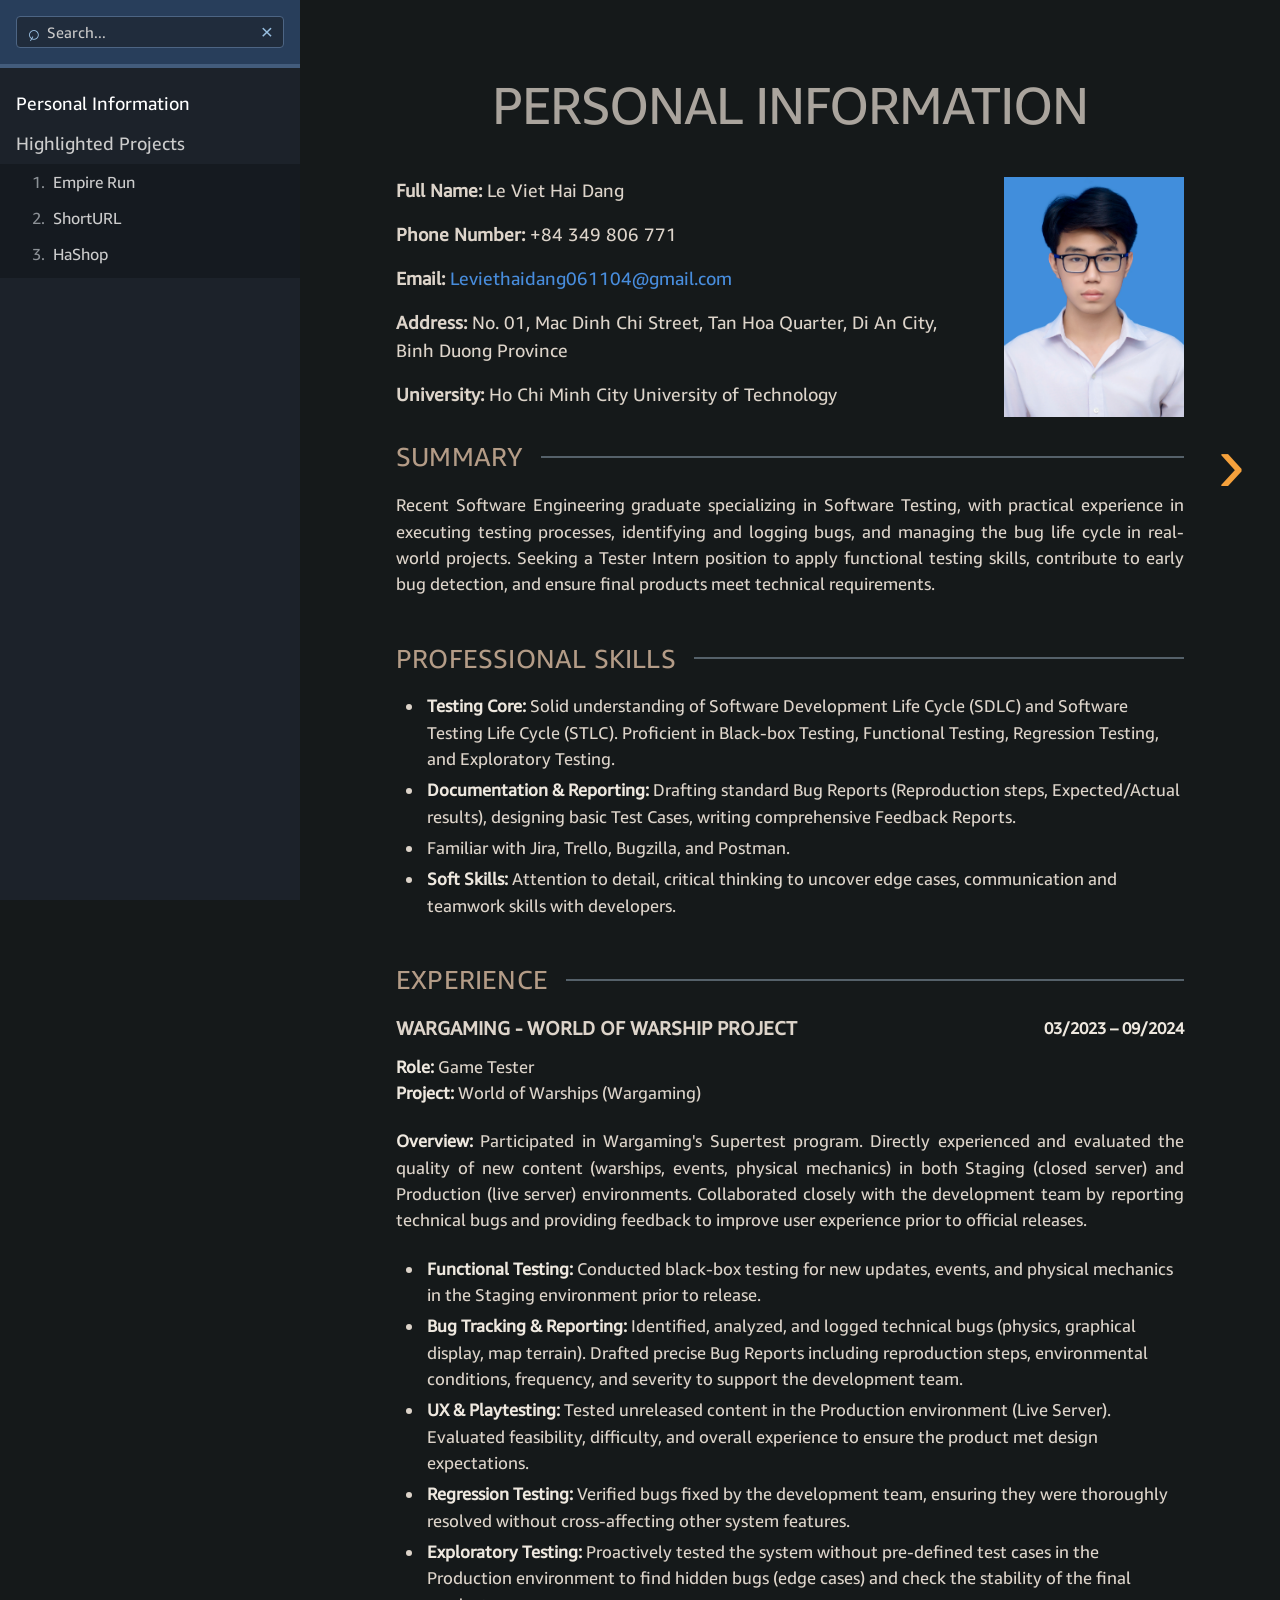
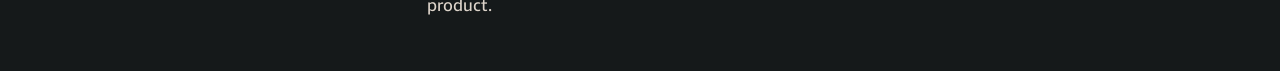
==== index.html @ 3dd82f60 "Publish CV website" ====
<!doctype html>
<html lang="en">
<head>
  <meta charset="UTF-8">
  <meta name="viewport" content="width=device-width,initial-scale=1">
  <title>Personal Information</title>
  <link rel="stylesheet" href="styles.css">
</head>
<body>
  <button class="menu-toggle" id="menu-toggle">☰</button>
  <aside id="sidebar">
    <div class="sidebar-head no-logo">
      <label class="search"><span>⌕</span><input id="search" placeholder="Search..."><button id="clear-search">×</button></label>
    </div>
    <div class="sidebar-scroll">
      <ol class="topics" id="topics">
        <li><a href="index.html" class="active">Personal Information</a></li>
        <li class="has-children"><a href="placeholder.html?section=2&amp;project=empire-run">Highlighted Projects</a><ul class="project-submenu"><li class="project-node" data-project="empire-run"><div class="project-entry"><a href="placeholder.html?section=2&amp;project=empire-run"><span>1.</span> Empire Run</a><button class="project-toggle" type="button" aria-expanded="false" aria-controls="empire-run-children" aria-label="Show Empire Run subprojects"><span aria-hidden="true">›</span></button></div><ul class="project-child-menu" id="empire-run-children"><li><a href="placeholder.html?section=2&amp;project=empire-run&amp;subproject=1-1"><span>1.1</span> Technical Deep Dive</a></li><li><a href="placeholder.html?section=2&amp;project=empire-run&amp;subproject=1-2"><span>1.2</span> QA Retrospective</a></li></ul></li><li class="project-node" data-project="shorturl"><div class="project-entry"><a href="placeholder.html?section=2&amp;project=shorturl"><span>2.</span> ShortURL</a><button class="project-toggle" type="button" aria-expanded="false" aria-controls="shorturl-children" aria-label="Show ShortURL subprojects"><span aria-hidden="true">›</span></button></div><ul class="project-child-menu" id="shorturl-children"><li><a href="placeholder.html?section=2&amp;project=shorturl&amp;subproject=2-1"><span>2.1</span> Technical Deep Dive</a></li><li><a href="placeholder.html?section=2&amp;project=shorturl&amp;subproject=2-2"><span>2.2</span> Manual API Testing</a></li></ul></li><li class="project-node" data-project="hashop"><div class="project-entry"><a href="placeholder.html?section=2&amp;project=hashop"><span>3.</span> HaShop</a></div><ul class="project-child-menu" id="hashop-children"><li><a href="placeholder.html?section=2&amp;project=hashop&amp;subproject=3-1"><span>3.1</span> Technical Deep Dive</a></li><li><a href="placeholder.html?section=2&amp;project=hashop&amp;subproject=3-2"><span>3.2</span> Reproduction Guide</a></li><li><a href="placeholder.html?section=2&amp;project=hashop&amp;subproject=3-3"><span>3.3</span> Quality Engineering</a></li></ul></li></ul></li>
      </ol>
    </div>
  </aside>
  <main id="content">
    <article class="home-page">
      <h1>PERSONAL INFORMATION</h1>
      <div class="student-profile">
        <div class="student-info">
          <p><strong>Full Name:</strong> <span>Le Viet Hai Dang</span></p>
          <p><strong>Phone Number:</strong> <a href="tel:+84349806771">+84 349 806 771</a></p>
          <p><strong>Email:</strong> <a href="mailto:Leviethaidang061104@gmail.com">Leviethaidang061104@gmail.com</a></p>
          <p><strong>Address:</strong> <span>No. 01, Mac Dinh Chi Street, Tan Hoa Quarter, Di An City, Binh Duong Province</span></p>
          <p><strong>University:</strong> <span>Ho Chi Minh City University of Technology</span></p>
        </div>
        <div class="student-photo"><img src="assets/avatar.jpg" alt="Le Viet Hai Dang"></div>
      </div>

      <section class="cv-section">
        <h2>SUMMARY</h2>
        <p>Recent Software Engineering graduate specializing in Software Testing, with practical experience in executing testing processes, identifying and logging bugs, and managing the bug life cycle in real-world projects. Seeking a Tester Intern position to apply functional testing skills, contribute to early bug detection, and ensure final products meet technical requirements.</p>
      </section>

      <section class="cv-section">
        <h2>PROFESSIONAL SKILLS</h2>
        <ul>
          <li><strong>Testing Core:</strong> <span>Solid understanding of Software Development Life Cycle (SDLC) and Software Testing Life Cycle (STLC). Proficient in Black-box Testing, Functional Testing, Regression Testing, and Exploratory Testing.</span></li>
          <li><strong>Documentation & Reporting:</strong> <span>Drafting standard Bug Reports (Reproduction steps, Expected/Actual results), designing basic Test Cases, writing comprehensive Feedback Reports.</span></li>
          <li>Familiar with Jira, Trello, Bugzilla, and Postman.</li>
          <li><strong>Soft Skills:</strong> <span>Attention to detail, critical thinking to uncover edge cases, communication and teamwork skills with developers.</span></li>
        </ul>
      </section>

      <section class="cv-section experience">
        <h2>EXPERIENCE</h2>
        <div class="experience-heading"><h3>WARGAMING - WORLD OF WARSHIP PROJECT</h3><strong>03/2023 – 09/2024</strong></div>
        <p><strong>Role:</strong> <span>Game Tester</span><br><strong>Project:</strong> World of Warships (Wargaming)</p>
        <p><strong>Overview:</strong> <span>Participated in Wargaming's Supertest program. Directly experienced and evaluated the quality of new content (warships, events, physical mechanics) in both Staging (closed server) and Production (live server) environments. Collaborated closely with the development team by reporting technical bugs and providing feedback to improve user experience prior to official releases.</span></p>
        <ul>
          <li><strong>Functional Testing:</strong> <span>Conducted black-box testing for new updates, events, and physical mechanics in the Staging environment prior to release.</span></li>
          <li><strong>Bug Tracking & Reporting:</strong> <span>Identified, analyzed, and logged technical bugs (physics, graphical display, map terrain). Drafted precise Bug Reports including reproduction steps, environmental conditions, frequency, and severity to support the development team.</span></li>
          <li><strong>UX & Playtesting:</strong> <span>Tested unreleased content in the Production environment (Live Server). Evaluated feasibility, difficulty, and overall experience to ensure the product met design expectations.</span></li>
          <li><strong>Regression Testing:</strong> <span>Verified bugs fixed by the development team, ensuring they were thoroughly resolved without cross-affecting other system features.</span></li>
          <li><strong>Exploratory Testing:</strong> <span>Proactively tested the system without pre-defined test cases in the Production environment to find hidden bugs (edge cases) and check the stability of the final product.</span></li>
        </ul>
      </section>
    </article>
    <a class="next" href="placeholder.html?section=2&amp;project=empire-run">›</a>
  </main>
  <div id="overlay"></div><script src="app.js"></script>
</body></html>
---- styles.css ----
@import url('https://fonts.googleapis.com/css2?family=Montserrat:wght@300;400;500&family=Work+Sans:wght@300;400;500;600&display=swap');
:root{--sidebar:300px!important}
@media(max-width:760px){:root{--sidebar:300px!important}}

/* Empire Run — manual testing & QA retrospective */
.testing-shell{
  --qa-panel:#1d2327;
  --qa-panel-strong:#222b2d;
  --qa-line:#3d484d;
  --qa-ink:#f0e9df;
  --qa-muted:#acb6b4;
  --qa-accent:#64c0ae;
  --qa-orange:#f5a13c;
  width:min(1180px,100%);
  margin:0 auto;
  padding:50px 64px 120px;
  color:var(--qa-ink);
  font-family:'Amazon Ember','Work Sans Local','Work Sans',sans-serif;
}
.testing-shell *{box-sizing:border-box}
.testing-shell figure{margin:0}
.testing-shell img{display:block;max-width:100%}
.testing-shell a:focus-visible{outline:2px solid var(--qa-accent);outline-offset:4px}
.testing-hero{padding:20px 0 70px}
.testing-eyebrow{display:flex;align-items:center;gap:13px;color:var(--qa-accent);font-size:12px;font-weight:700;letter-spacing:.15em;text-transform:uppercase}
.testing-eyebrow span:first-child{padding:5px 7px;border:1px solid #4b796f;color:#a7ddd2}
.testing-shell[data-project-page="empire-run-testing"] .testing-eyebrow span:first-child{color:inherit}
.testing-hero h1{
  max-width:960px;
  margin:30px 0 18px;
  color:var(--qa-ink);
  font-family:'Montserrat','Novecentosanswide',sans-serif;
  font-size:clamp(52px,6.5vw,91px);
  font-weight:400;
  line-height:1;
  letter-spacing:-.043em;
}
.testing-hero>p{max-width:860px;margin:0;color:#b9c3c1;font-size:clamp(20px,2.3vw,29px);font-weight:300;line-height:1.42}
.testing-disclosure{
  display:grid;
  grid-template-columns:43px 1fr;
  gap:20px;
  margin-top:44px;
  padding:24px;
  border-left:4px solid var(--qa-accent);
  background:#1c2928;
}
.testing-disclosure>span{display:grid;place-items:center;width:39px;height:39px;border:1px solid #4f8c81;color:#9cdacc;font-size:19px;font-weight:700}
.testing-disclosure h2{margin:0 0 8px;color:#edf0eb;font-size:17px;font-weight:600}
.testing-disclosure p{margin:0;color:#b7c6c1;font-size:14px;line-height:1.65}
.testing-toc{display:grid;grid-template-columns:repeat(3,1fr);border-top:1px solid var(--qa-line);border-left:1px solid var(--qa-line)}
.testing-toc a{display:flex;gap:13px;padding:16px;border-right:1px solid var(--qa-line);border-bottom:1px solid var(--qa-line);color:#cbd1d0;font-size:13px;text-decoration:none}
.testing-toc a:hover{background:var(--qa-panel);color:#fff}
.testing-toc a span:first-child{color:var(--qa-accent);font-size:11px;font-weight:700}

/* Empire Run QA section navigation */
.testing-shell .testing-toc{
  display:grid;
  grid-template-columns:repeat(6,minmax(0,1fr));
  gap:1px;
  overflow:hidden;
  border:1px solid var(--qa-line);
  background:var(--qa-line);
}
.testing-shell .testing-toc a{
  position:relative;
  display:grid;
  grid-template-columns:32px minmax(0,1fr);
  align-items:center;
  gap:12px;
  min-height:88px;
  padding:16px;
  border:0;
  background:#171d20;
  color:#cbd1d0;
  font-size:13px;
  font-weight:500;
  line-height:1.35;
  text-decoration:none;
  transition:background-color .18s ease,color .18s ease,box-shadow .18s ease;
}
.testing-shell .testing-toc a::before{
  content:'';
  position:absolute;
  inset:0 0 auto;
  height:3px;
  background:var(--qa-accent);
  transform:scaleX(0);
  transform-origin:left;
  transition:transform .18s ease;
}
.testing-shell .testing-toc a span:first-child{
  display:grid;
  place-items:center;
  width:32px;
  height:32px;
  border:1px solid #4b796f;
  color:#8ed7c8;
  font:700 11px 'Consolas','Courier New',monospace;
}
.testing-shell .testing-toc a:hover,
.testing-shell .testing-toc a:focus-visible{
  outline:0;
  background:#202a2c;
  color:#fff;
  box-shadow:inset 0 0 0 1px #4b796f;
}
.testing-shell .testing-toc a:hover::before,
.testing-shell .testing-toc a:focus-visible::before{transform:scaleX(1)}

@media(max-width:1180px){
  .testing-shell .testing-toc{grid-template-columns:repeat(3,minmax(0,1fr))}
}
@media(max-width:760px){
  .testing-shell .testing-toc{grid-template-columns:repeat(2,minmax(0,1fr))}
}
@media(max-width:520px){
  .testing-shell .testing-toc{grid-template-columns:1fr}
  .testing-shell .testing-toc a{min-height:72px}
}
.testing-section{padding-top:108px;scroll-margin-top:20px}
.testing-heading{max-width:890px;margin-bottom:44px}
.testing-heading h2{
  margin:0 0 23px;
  color:var(--qa-ink);
  font-family:'Montserrat','Work Sans Local',sans-serif;
  font-size:clamp(34px,4.2vw,54px);
  font-weight:400;
  line-height:1.12;
  letter-spacing:-.028em;
}
.testing-heading>p:last-child{max-width:810px;margin:0;color:var(--qa-muted);font-size:17px;font-weight:300;line-height:1.72}
.qa-flow{display:grid;grid-template-columns:1fr auto 1fr auto 1fr auto 1fr auto 1fr;align-items:stretch;border-top:1px solid var(--qa-line);border-bottom:1px solid var(--qa-line)}
.qa-flow article{min-height:185px;padding:22px 16px;background:var(--qa-panel)}
.qa-flow>i{align-self:center;padding:0 8px;color:#71807e;font-style:normal;font-size:20px}
.qa-flow article>span,.qa-reflection-grid article>span{color:var(--qa-accent);font-size:11px;font-weight:700;letter-spacing:.12em}
.qa-flow h3{margin:18px 0 9px;color:#ebe5dc;font-size:15px;font-weight:600}
.qa-flow p{margin:0;color:#9fa9a8;font-size:12px;line-height:1.55}
.qa-method-grid{display:grid;grid-template-columns:repeat(2,1fr);margin-top:52px;border-top:1px solid var(--qa-line);border-left:1px solid var(--qa-line)}
.qa-method-grid article{min-height:170px;padding:25px;border-right:1px solid var(--qa-line);border-bottom:1px solid var(--qa-line)}
.qa-method-grid h3{margin:0 0 13px;color:#eae4dc;font-size:18px;font-weight:600}
.qa-method-grid p{margin:0;color:#9fa9a8;font-size:14px;line-height:1.62}
.coverage-table{border-top:1px solid var(--qa-line);border-left:1px solid var(--qa-line)}
.coverage-row{display:grid;grid-template-columns:.65fr 1.55fr 1fr}
.coverage-row>*{padding:17px;border-right:1px solid var(--qa-line);border-bottom:1px solid var(--qa-line);color:#aeb7b5;font-size:13px;line-height:1.5}
.coverage-row strong{color:#ece6de;font-weight:600}
.coverage-head>*{background:#252d31;color:#879593;font-size:10px;font-weight:700;letter-spacing:.12em;text-transform:uppercase}
.defect-study{position:relative}
.defect-summary{display:grid;grid-template-columns:repeat(3,1fr);border-top:1px solid var(--qa-line);border-left:1px solid var(--qa-line)}
.defect-summary article{min-height:290px;padding:26px;border-right:1px solid var(--qa-line);border-bottom:1px solid var(--qa-line);background:var(--qa-panel)}
.defect-state{display:inline-block;padding:5px 7px;border:1px solid #647379;color:#bdc8c6;font-size:10px;font-weight:700;letter-spacing:.12em;text-transform:uppercase}
.defect-state--bad{border-color:#875956;color:#e4aaa4}
.defect-state--good{border-color:#4d8176;color:#94d4c7}
.defect-summary h3{margin:40px 0 13px;color:#efe8df;font-size:20px;font-weight:600;line-height:1.3}
.defect-summary p,.defect-summary li{color:#a7b0af;font-size:14px;line-height:1.6}
.defect-summary p{margin:0}
.defect-summary ul{margin:0;padding-left:19px}
.defect-summary li{margin:7px 0}
.allocation-model,.lend-contract{display:grid;grid-template-columns:.9fr 1.1fr;margin-top:58px;border:1px solid var(--qa-line);background:var(--qa-panel)}
.allocation-copy{padding:30px}
.allocation-copy h3,.lend-contract>div h3{margin:0 0 25px;color:#eee8df;font-size:24px;font-weight:600;line-height:1.35}
.allocation-copy ol{margin:0;padding:0;list-style:none}
.allocation-copy li{display:grid;grid-template-columns:34px 1fr;gap:12px;padding:11px 0;border-top:1px solid var(--qa-line)}
.allocation-copy li:last-child{border-bottom:1px solid var(--qa-line)}
.allocation-copy li span{color:var(--qa-accent);font-size:11px;font-weight:700}
.allocation-copy li p{margin:0;color:#aab4b2;font-size:13px;line-height:1.5}
.qa-code{margin:0;overflow:auto;padding:29px;border:0;border-left:1px solid var(--qa-line);background:#101415;color:#dfe5e2;font:12.5px/1.7 Consolas,'Courier New',monospace;white-space:pre}
.qa-code-comment{color:#6f9189}
.lend-contract{grid-template-columns:1.1fr .9fr;margin-top:22px}
.lend-contract .qa-code{border-right:1px solid var(--qa-line);border-left:0}
.lend-contract>div{padding:30px}
.lend-contract>div p:last-child{margin:0;color:#aab4b2;font-size:14px;line-height:1.65}
.allocation-example{display:grid;grid-template-columns:1.2fr 1fr auto 1fr auto 1fr;align-items:center;gap:18px;margin-top:22px;padding:27px;border:1px solid var(--qa-line);background:#1a2224}
.example-label{color:#81918e;font-size:10px;font-weight:700;letter-spacing:.12em;text-transform:uppercase}
.allocation-example div strong{display:block;color:#eef2ed;font:400 29px/1.05 'Montserrat','Work Sans Local',sans-serif}
.allocation-example div span{display:block;margin-top:6px;color:#9ba6a4;font-size:11px;line-height:1.35}
.allocation-example i{color:#70807d;font-style:normal;font-size:20px}
.allocation-example p{grid-column:1/-1;margin:7px 0 0;padding-top:18px;border-top:1px solid var(--qa-line);color:#b2bcba;font-size:13px;line-height:1.6}
.scenario-list{display:grid;grid-template-columns:repeat(2,1fr);border-top:1px solid var(--qa-line);border-left:1px solid var(--qa-line)}
.scenario-list article{display:grid;grid-template-columns:64px 1fr;gap:17px;min-height:245px;padding:24px;border-right:1px solid var(--qa-line);border-bottom:1px solid var(--qa-line)}
.scenario-id{color:var(--qa-accent);font:700 11px/1.4 Consolas,'Courier New',monospace}
.scenario-list h3{margin:0 0 18px;color:#ece6de;font-size:18px;font-weight:600}
.scenario-list p{margin:8px 0;color:#a4aeac;font-size:13px;line-height:1.55}
.scenario-list p b{color:#d4dcd9;font-weight:600}
.qa-evidence{border:1px solid var(--qa-line);background:var(--qa-panel)}
.qa-evidence .qa-image{position:relative;overflow:hidden;aspect-ratio:16/9;background:#0f1213}
.qa-evidence .qa-image img{width:100%;height:100%;object-fit:cover}
.qa-evidence figcaption{display:block;min-height:88px;padding:16px 18px;border-top:1px solid var(--qa-line)}
.qa-evidence figcaption strong{display:block;margin-bottom:7px;color:#ece6de;font-size:14px;font-weight:600}
.qa-evidence figcaption span{display:block;color:#9fa9a8;font-size:13px;line-height:1.5}
.qa-gallery{display:grid;grid-template-columns:repeat(2,1fr);gap:22px;margin-top:22px}
.qa-gallery--portrait .qa-image{aspect-ratio:4/3}
.qa-gallery--portrait .qa-image img{object-fit:contain}
.qa-evidence.crop-right .qa-image img{width:114%;max-width:none;object-position:left center}
.qa-evidence.browser-crop .qa-image img{object-position:center bottom}
.qa-reflection-grid{display:grid;grid-template-columns:repeat(2,1fr);border-top:1px solid var(--qa-line);border-left:1px solid var(--qa-line)}
.qa-reflection-grid article{min-height:220px;padding:25px;border-right:1px solid var(--qa-line);border-bottom:1px solid var(--qa-line);background:var(--qa-panel)}
.qa-reflection-grid h3{margin:18px 0 11px;color:#ece6de;font-size:18px;font-weight:600}
.qa-reflection-grid p{margin:0;color:#9fa9a8;font-size:14px;line-height:1.6}
.qa-closing{margin-top:22px;padding:32px;border-left:4px solid var(--qa-accent);background:#1b2927}
.qa-closing p{max-width:850px;margin:0;color:#c0d0cc;font-size:17px;font-weight:300;line-height:1.72}
@media(max-width:1150px){
  .testing-shell{padding-right:44px;padding-left:44px}
  .qa-flow{grid-template-columns:repeat(2,1fr)}
  .qa-flow>i{display:none}
  .qa-flow article{border-right:1px solid var(--qa-line);border-bottom:1px solid var(--qa-line)}
  .allocation-example{grid-template-columns:1fr auto 1fr auto 1fr}
  .allocation-example>.example-label{grid-column:1/-1}
}
@media(max-width:900px){
  .testing-toc{grid-template-columns:repeat(2,1fr)}
  .defect-summary{grid-template-columns:1fr}
  .defect-summary article{min-height:0}
  .allocation-model,.lend-contract{grid-template-columns:1fr}
  .qa-code,.lend-contract .qa-code{border:0;border-top:1px solid var(--qa-line)}
  .scenario-list{grid-template-columns:1fr}
}
@media(max-width:760px){
  .testing-shell{padding:35px 24px 80px}
  .testing-hero{padding-top:20px}
  .testing-hero h1{font-size:50px}
  .testing-hero>p{font-size:20px}
  .testing-section{padding-top:80px}
  .coverage-row{grid-template-columns:1fr}
  .coverage-head{display:none}
  .coverage-row>*{padding:11px 15px}
}
@media(max-width:620px){
  .testing-disclosure{grid-template-columns:1fr}
  .testing-toc,.qa-flow,.qa-method-grid,.qa-gallery,.qa-reflection-grid{grid-template-columns:1fr}
  .allocation-example{grid-template-columns:1fr}
  .allocation-example i{display:none}
  .allocation-example p,.allocation-example>.example-label{grid-column:auto}
  .scenario-list article{grid-template-columns:1fr;min-height:0}
  .testing-hero h1{font-size:43px}
  .qa-code{padding:20px;font-size:11px}
}

/* Empire Run — technical deep dive */
.technical-shell{
  --tech-bg:#15191a;
  --tech-panel:#1d2327;
  --tech-panel-strong:#232b30;
  --tech-line:#3c474d;
  --tech-ink:#f0e9df;
  --tech-muted:#aeb6b5;
  --tech-accent:#f5a13c;
  width:min(1180px,100%);
  margin:0 auto;
  padding:50px 64px 120px;
  color:var(--tech-ink);
  font-family:'Amazon Ember','Work Sans Local','Work Sans',sans-serif;
}
.technical-shell *{box-sizing:border-box}
.technical-shell a:focus-visible{outline:2px solid var(--tech-accent);outline-offset:4px}
.technical-hero{padding:20px 0 70px}
.technical-eyebrow{
  display:flex;
  align-items:center;
  gap:13px;
  color:var(--tech-accent,var(--project-accent,#f5a13c));
  font-size:12px;
  font-weight:700;
  letter-spacing:.15em;
  text-transform:uppercase;
}
.technical-eyebrow span:first-child{padding:5px 7px;border:1px solid #6c563c;color:#d8bd9a}
.project-shell[data-project-page="empire-run"] .technical-eyebrow span:first-child{color:inherit}
.technical-shell[data-project-page="empire-run-technical"] .technical-eyebrow span:first-child{color:inherit}
.technical-shell[data-project-page="shorturl-technical"] .technical-eyebrow span:first-child,
.technical-shell[data-project-page="shorturl-testing"] .technical-eyebrow span:first-child{color:inherit;border-color:currentColor}
.technical-shell[data-project-page="hashop-technical"] .technical-eyebrow span:first-child,
.technical-shell[data-project-page="hashop-reproduction"] .technical-eyebrow span:first-child,
.technical-shell[data-project-page="hashop-testing"] .technical-eyebrow span:first-child{color:inherit;border-color:currentColor}
.technical-hero h1{
  max-width:900px;
  margin:30px 0 18px;
  color:var(--tech-ink);
  font-family:'Montserrat','Novecentosanswide',sans-serif;
  font-size:clamp(56px,7vw,98px);
  font-weight:400;
  line-height:.98;
  letter-spacing:-.045em;
}
.technical-hero>p{
  max-width:850px;
  margin:0;
  color:#b8c0bf;
  font-size:clamp(20px,2.35vw,30px);
  font-weight:300;
  line-height:1.42;
}
.technical-actions{display:flex;flex-wrap:wrap;gap:12px;margin-top:32px}
.technical-action{
  display:inline-flex;
  align-items:center;
  justify-content:space-between;
  gap:24px;
  min-width:225px;
  min-height:48px;
  padding:13px 16px;
  border:1px solid #59646a;
  color:#e7e1d8;
  font-size:14px;
  font-weight:600;
  text-decoration:none;
  transition:border-color .18s ease,color .18s ease,background .18s ease;
}
.technical-action:hover{border-color:#9aa4a9;color:#fff;background:#222a2e}
.technical-action--primary{border-color:var(--tech-accent);background:var(--tech-accent);color:#171a1b}
.technical-action--primary:hover{border-color:#ffc271;background:#ffc271;color:#171a1b}
.unity-warning{
  display:grid;
  grid-template-columns:48px 1fr;
  gap:20px;
  margin-top:46px;
  padding:24px;
  border-left:4px solid #e0a14c;
  background:#2a251f;
}
.warning-mark{
  display:grid;
  place-items:center;
  width:42px;
  height:42px;
  border:1px solid #bc8640;
  color:#ffc778;
  font-size:23px;
  font-weight:700;
}
.unity-warning h2{margin:1px 0 8px;color:#f1e8da;font-size:17px;font-weight:600}
.unity-warning p{margin:0;color:#c9bcaa;font-size:14px;line-height:1.65}
.technical-toc{
  display:grid;
  grid-template-columns:repeat(3,1fr);
  border-top:1px solid var(--tech-line);
  border-left:1px solid var(--tech-line);
}
.technical-toc a{
  display:flex;
  gap:13px;
  padding:16px;
  border-right:1px solid var(--tech-line);
  border-bottom:1px solid var(--tech-line);
  color:#cbd1d0;
  font-size:13px;
  text-decoration:none;
}
.technical-toc a:hover{background:var(--tech-panel);color:#fff}
.technical-toc a span:first-child{color:var(--tech-accent);font-size:11px;font-weight:700}
.technical-section{padding-top:108px;scroll-margin-top:20px}
.technical-heading{max-width:880px;margin-bottom:44px}
.technical-heading h2,.technical-footer h2{
  margin:0 0 23px;
  color:var(--tech-ink);
  font-family:'Montserrat','Work Sans Local',sans-serif;
  font-size:clamp(34px,4.2vw,54px);
  font-weight:400;
  line-height:1.12;
  letter-spacing:-.028em;
}
.technical-heading>p:last-child,.technical-footer>div>p:not(.section-label){
  max-width:790px;
  margin:0;
  color:var(--tech-muted);
  font-size:17px;
  font-weight:300;
  line-height:1.72;
}
.system-flow{
  display:grid;
  grid-template-columns:1fr auto 1fr auto 1fr auto 1fr;
  align-items:stretch;
  border-top:1px solid var(--tech-line);
  border-bottom:1px solid var(--tech-line);
}
.system-flow article{min-height:185px;padding:23px 18px;background:var(--tech-panel)}
.system-flow>i{align-self:center;padding:0 10px;color:#738087;font-style:normal;font-size:22px}
.system-flow article>span,.simulation-grid article>span,.logistics-pipeline article>span{color:var(--tech-accent);font-size:11px;font-weight:700;letter-spacing:.12em}
.system-flow h3,.simulation-grid h3,.logistics-pipeline h3{margin:18px 0 9px;color:#ebe5dc;font-size:16px;font-weight:600}
.system-flow p,.simulation-grid p,.logistics-pipeline p{margin:0;color:#9fa9a8;font-size:13px;line-height:1.55}
.technical-split{
  display:grid;
  grid-template-columns:.75fr 1.25fr;
  gap:54px;
  align-items:start;
  margin-top:62px;
}
.technical-split h3,.factory-table-wrap>h3,.decision-note h3{margin:0 0 14px;color:#ebe5dc;font-size:22px;font-weight:600}
.technical-split>div p{margin:0;color:var(--tech-muted);font-size:15px;line-height:1.65}
.code-tree,.code-explainer pre{
  margin:0;
  overflow:auto;
  border:1px solid var(--tech-line);
  background:#101415;
  color:#dfe5e2;
  font:13px/1.75 Consolas,'Courier New',monospace;
  tab-size:2;
}
.code-tree{padding:24px}
.code-tree span{color:#758580}
.technical-stats{
  display:grid;
  grid-template-columns:repeat(4,1fr);
  margin-top:62px;
  border-top:1px solid var(--tech-line);
  border-bottom:1px solid var(--tech-line);
}
.technical-stats div{min-height:130px;padding:25px 21px;border-right:1px solid var(--tech-line)}
.technical-stats div:last-child{border-right:0}
.technical-stats strong{display:block;color:#f2ece3;font:400 35px/1.05 'Montserrat','Work Sans Local',sans-serif}
.technical-stats span{display:block;margin-top:11px;color:#96a19f;font-size:12px;line-height:1.4}
.code-explainer{
  display:grid;
  grid-template-columns:minmax(260px,.8fr) minmax(0,1.2fr);
  border:1px solid var(--tech-line);
  background:var(--tech-panel);
}
.code-explainer+.code-explainer{margin-top:22px}
.code-explainer pre{min-height:100%;padding:28px;border:0;border-left:1px solid var(--tech-line);white-space:pre}
.code-explainer--reverse{grid-template-columns:minmax(0,1.2fr) minmax(260px,.8fr)}
.code-explainer--reverse pre{border-right:1px solid var(--tech-line);border-left:0}
.code-copy{padding:30px}
.code-file{display:block;color:#7f918b;font:11px/1.45 Consolas,'Courier New',monospace;word-break:break-word}
.code-copy h3{margin:35px 0 12px;color:#f0e9df;font-size:22px;font-weight:600;line-height:1.25}
.code-copy p{margin:0;color:#aeb6b5;font-size:14px;line-height:1.65}
.code-copy a{display:inline-block;margin-top:21px;color:#9ec8f4;font-size:13px;font-weight:600;text-decoration:none}
.code-copy a:hover{color:#fff}
.code-keyword{color:#f5b768}
.factory-table-wrap{margin-top:66px}
.factory-table{
  display:grid;
  grid-template-columns:repeat(3,1fr);
  border-top:1px solid var(--tech-line);
  border-left:1px solid var(--tech-line);
}
.factory-table article{min-height:210px;padding:24px;border-right:1px solid var(--tech-line);border-bottom:1px solid var(--tech-line)}
.factory-table b{color:var(--tech-accent);font-size:11px;letter-spacing:.12em}
.factory-table h4{margin:18px 0 10px;color:#e8e2da;font-size:17px;font-weight:600}
.factory-table p{margin:0;color:#98a3a1;font-size:13px;line-height:1.55}
.simulation-grid,.placement-cards,.logistics-pipeline,.persistence-grid{
  display:grid;
  grid-template-columns:repeat(4,1fr);
  border-top:1px solid var(--tech-line);
  border-left:1px solid var(--tech-line);
}
.simulation-grid article,.placement-cards article,.logistics-pipeline article,.persistence-grid article{
  min-height:205px;
  padding:24px 21px;
  border-right:1px solid var(--tech-line);
  border-bottom:1px solid var(--tech-line);
  background:var(--tech-panel);
}
.simulation-grid+.code-explainer{margin-top:58px}
.decision-note{margin-top:22px;padding:30px;border-left:3px solid #5f7583;background:#1b2226}
.decision-note ul{margin:18px 0 0;padding-left:22px;color:#afb8b7}
.decision-note li{margin:9px 0;font-size:14px;line-height:1.55}
.placement-cards article{min-height:150px;background:transparent}
.placement-cards b{color:#eae4dc;font-size:16px}
.placement-cards p{margin:12px 0 0;color:#98a3a1;font-size:13px;line-height:1.55}
.placement-cards+.code-explainer{margin-top:58px}
.logistics-pipeline{margin-top:22px}
.persistence-grid{grid-template-columns:repeat(2,1fr)}
.persistence-grid article{min-height:220px;padding:27px}
.system-tag{display:inline-block;padding:5px 7px;border:1px solid #50616a;color:#9ec8f4;font:700 10px/1 Consolas,monospace;letter-spacing:.12em}
.persistence-grid h3{margin:18px 0 12px;color:#ebe5dc;font-size:19px;font-weight:600}
.persistence-grid p{margin:0;color:#9fa9a8;font-size:14px;line-height:1.6}
.source-guide{
  display:grid;
  grid-template-columns:1fr 1fr;
  gap:50px;
  margin-top:54px;
  padding:34px;
  border:1px solid var(--tech-line);
  background:#1a2023;
}
.source-guide h3{max-width:520px;margin:0;color:#eee8df;font-size:24px;font-weight:600;line-height:1.35}
.source-guide ol{margin:0;padding:0;list-style:none;border-top:1px solid var(--tech-line)}
.source-guide li{border-bottom:1px solid var(--tech-line)}
.source-guide li a{display:flex;justify-content:space-between;gap:20px;padding:12px 4px;color:#bcd8f3;font:13px/1.4 Consolas,'Courier New',monospace;text-decoration:none;word-break:break-word}
.source-guide li a:hover{color:#fff}
.reflection-list{border-top:1px solid var(--tech-line)}
.reflection-list article{display:grid;grid-template-columns:64px 1fr;gap:24px;padding:27px 0;border-bottom:1px solid var(--tech-line)}
.reflection-list article>span{color:var(--tech-accent);font-size:12px;font-weight:700}
.reflection-list h3{margin:0 0 8px;color:#ece6de;font-size:19px;font-weight:600}
.reflection-list p{max-width:780px;margin:0;color:#9fa9a8;font-size:14px;line-height:1.6}
.technical-footer{
  margin-top:108px;
  padding:55px;
  border-top:3px solid var(--tech-accent);
  background:var(--tech-panel-strong);
}
.technical-footer h2{max-width:760px;font-size:clamp(32px,3.8vw,48px)}
.technical-footer .technical-actions{margin-top:28px}
@media(max-width:1150px){
  .technical-shell{padding-right:44px;padding-left:44px}
  .system-flow{grid-template-columns:repeat(2,1fr)}
  .system-flow>i{display:none}
  .system-flow article{border-right:1px solid var(--tech-line);border-bottom:1px solid var(--tech-line)}
  .technical-stats,.simulation-grid,.placement-cards,.logistics-pipeline{grid-template-columns:repeat(2,1fr)}
  .technical-stats div:nth-child(2){border-right:0}
  .technical-stats div:nth-child(-n+2){border-bottom:1px solid var(--tech-line)}
}
@media(max-width:900px){
  .technical-toc,.factory-table{grid-template-columns:repeat(2,1fr)}
  .technical-split,.code-explainer,.code-explainer--reverse,.source-guide{grid-template-columns:1fr}
  .code-explainer pre,.code-explainer--reverse pre{border:0;border-top:1px solid var(--tech-line)}
}
@media(max-width:760px){
  .technical-shell{padding:35px 24px 80px}
  .technical-hero{padding-top:20px}
  .technical-hero h1{font-size:55px}
  .technical-hero>p{font-size:20px}
  .technical-section{padding-top:80px}
  .technical-footer{margin-top:80px;padding:36px 26px}
}
@media(max-width:620px){
  .technical-actions{display:grid;grid-template-columns:1fr}
  .technical-action{min-width:0;width:100%}
  .unity-warning{grid-template-columns:1fr}
  .technical-toc,.system-flow,.technical-stats,.factory-table,.simulation-grid,.placement-cards,.logistics-pipeline,.persistence-grid{grid-template-columns:1fr}
  .technical-stats div{border-right:0;border-bottom:1px solid var(--tech-line)}
  .technical-stats div:last-child{border-bottom:0}
  .reflection-list article{grid-template-columns:38px 1fr;gap:12px}
  .technical-hero h1{font-size:47px}
  .code-explainer pre{padding:20px;font-size:11px}
}

/* Empire Run project case study */
.project-shell{
  --project-bg:#15191a;
  --project-panel:#1d2327;
  --project-panel-strong:#232b30;
  --project-line:#3c474d;
  --project-ink:#f0e9df;
  --project-muted:#b7aea3;
  --project-accent:#f5a13c;
  width:min(1180px,100%);
  margin:0 auto;
  padding:50px 64px 120px;
  color:var(--project-ink);
  font-family:'Amazon Ember','Work Sans Local','Work Sans',sans-serif;
}
.project-shell figure{margin:0}
.project-shell img{display:block;max-width:100%}
.project-hero{padding:20px 0 0}
.project-edge-arrow{position:fixed;z-index:8;top:47%;color:#f5a13c;font:300 82px/1 sans-serif;text-decoration:none;transition:color .2s ease,transform .2s ease}
.project-edge-arrow:hover{color:#ffc46f;transform:scale(1.08)}
.project-edge-arrow:focus-visible{outline:2px solid #f5a13c;outline-offset:4px}
.project-edge-prev{left:calc(var(--sidebar) + 24px)}
.project-edge-next{right:24px}
.project-hero h1{
  max-width:900px;
  margin:30px 0 18px;
  color:var(--project-ink);
  font-family:'Montserrat','Novecentosanswide',sans-serif;
  font-size:clamp(56px,7vw,98px);
  font-weight:400;
  line-height:.98;
  letter-spacing:-.045em;
  text-align:left;
}
.project-deck{
  width:100%;
  max-width:850px;
  margin:0;
  color:#b8c0bf;
  font-size:clamp(20px,2.35vw,30px);
  font-weight:300;
  line-height:1.42;
}
.project-deck+.hero-shot{margin-top:38px}
.hero-shot{border:1px solid var(--project-line);background:#0d1011}
.hero-shot img{width:100%;aspect-ratio:16/9;object-fit:cover}
.hero-shot figcaption,.project-shot figcaption{
  display:flex;
  gap:14px;
  padding:14px 16px;
  border-top:1px solid var(--project-line);
  color:#9faaa9;
  font-size:13px;
  line-height:1.45;
}
.hero-shot figcaption:before{content:'↳';color:var(--project-accent)}
.project-intro{
  display:grid;
  grid-template-columns:minmax(0,1.65fr) minmax(260px,.85fr);
  gap:72px;
  padding:104px 0 88px;
}
.section-label{
  margin:0 0 14px;
  color:var(--project-accent);
  font-size:12px;
  font-weight:700;
  letter-spacing:.15em;
  text-transform:uppercase;
}
.project-intro h2,.section-heading h2,.project-outcome h2{
  max-width:none;
  margin:0 0 25px;
  color:var(--project-ink);
  font-family:'Montserrat','Work Sans Local',sans-serif;
  font-size:clamp(33px,4vw,53px);
  font-weight:400;
  line-height:1.12;
  letter-spacing:-.025em;
}
.project-intro p:not(.section-label),.section-heading>p:last-child,.project-outcome>p:not(.section-label){
  color:var(--project-muted);
  font-size:17px;
  font-weight:300;
  line-height:1.7;
}
.project-intro p{margin:0 0 19px}
.project-intro .project-lead{color:#e1dad1;font-size:19px}
.project-facts{margin:32px 0 0;border-top:1px solid var(--project-line)}
.project-facts div{padding:18px 0;border-bottom:1px solid var(--project-line)}
.project-facts dt{
  margin-bottom:6px;
  color:#879296;
  font-size:11px;
  font-weight:700;
  letter-spacing:.12em;
  text-transform:uppercase;
}
.project-facts dd{margin:0;color:#e3ddd4;font-size:15px;line-height:1.45}
.project-metrics{
  display:grid;
  grid-template-columns:repeat(4,1fr);
  border-top:1px solid var(--project-line);
  border-bottom:1px solid var(--project-line);
}
.project-metrics div{min-height:150px;padding:27px 24px;border-right:1px solid var(--project-line)}
.project-metrics div:last-child{border-right:0}
.project-metrics strong{
  display:block;
  color:var(--project-ink);
  font-family:'Montserrat','Work Sans Local',sans-serif;
  font-size:42px;
  font-weight:400;
  line-height:1.05;
}
.project-metrics span{display:block;margin-top:12px;color:#9fa9a8;font-size:13px;line-height:1.4}
.project-section{padding:104px 0 0}
.section-heading{display:grid;grid-template-columns:1fr;max-width:none;margin-bottom:42px}
.section-heading>p:last-child{max-width:760px;margin:0}
.media-grid{display:grid;grid-template-columns:repeat(2,minmax(0,1fr));gap:22px}
.project-shot{border:1px solid var(--project-line);background:var(--project-panel)}
.project-shot .image-viewport{position:relative;overflow:hidden;aspect-ratio:16/9;background:#0e1112}
.project-shot .image-viewport img{width:100%;height:100%;object-fit:cover}
.project-shot figcaption{display:block;min-height:93px;padding:17px 18px}
.project-shot figcaption strong{display:block;margin-bottom:7px;color:#ebe5dc;font-size:14px;font-weight:600}
.project-shot figcaption span{display:block;color:#9fa9a8;font-size:13px;line-height:1.45}
.media-grid--portrait .project-shot .image-viewport{aspect-ratio:4/3}
.media-grid--portrait .project-shot .image-viewport img{object-fit:contain}
.project-shot--wide{margin-top:22px}
.project-shot--wide .image-viewport{aspect-ratio:16/8.5}
.architecture-grid{
  display:grid;
  grid-template-columns:repeat(3,minmax(0,1fr));
  border-top:1px solid var(--project-line);
  border-left:1px solid var(--project-line);
}
.architecture-grid article{min-height:255px;padding:28px 25px;border-right:1px solid var(--project-line);border-bottom:1px solid var(--project-line);background:var(--project-panel)}
.architecture-grid article>span{color:var(--project-accent);font-size:12px;font-weight:700;letter-spacing:.12em}
.architecture-grid h3{margin:18px 0 12px;color:#ebe5dc;font-size:18px;font-weight:600;line-height:1.3}
.architecture-grid p{margin:0;color:#9fa9a8;font-size:14px;font-weight:300;line-height:1.6}
.crop-right .image-viewport img{width:114%;max-width:none;object-position:left center}
.media-grid--three{grid-template-columns:repeat(2,minmax(0,1fr))}
.media-grid--three .project-shot:first-child{grid-column:1/-1}
.browser-crop .image-viewport img{object-position:center bottom}
.project-outcome{
  margin-top:104px;
  padding:60px;
  border-top:3px solid var(--project-accent);
  background:var(--project-panel-strong);
}
.project-outcome h2{max-width:none}
.project-outcome>p:not(.section-label){max-width:830px;margin:0 0 30px}
@media(max-width:1100px){
  .project-shell{padding-right:44px;padding-left:44px}
  .project-intro{grid-template-columns:1fr;gap:38px}
  .project-facts{display:grid;grid-template-columns:repeat(2,1fr);margin-top:0}
  .project-facts div:nth-child(odd){padding-right:20px}
  .project-facts div:nth-child(even){padding-left:20px;border-left:1px solid var(--project-line)}
  .project-metrics{grid-template-columns:repeat(2,1fr)}
  .project-metrics div:nth-child(2){border-right:0}
  .project-metrics div:nth-child(-n+2){border-bottom:1px solid var(--project-line)}
  .architecture-grid{grid-template-columns:repeat(2,minmax(0,1fr))}
}
@media(max-width:760px){
  .project-edge-nav{display:none}
  .project-shell{padding:35px 24px 80px}
  .project-hero{padding-top:20px}
  .project-intro,.project-section{padding-top:78px}
  .project-hero h1{font-size:55px;margin:30px 0 18px}
  .project-deck{font-size:20px}
  .hero-shot figcaption{font-size:12px}
  .project-outcome{margin-top:78px;padding:38px 26px}
}
@media(max-width:620px){
  .project-hero h1{font-size:47px}
  .project-facts,.project-metrics,.media-grid,.media-grid--three,.architecture-grid{grid-template-columns:1fr}
  .project-facts div:nth-child(even){padding-left:0;border-left:0}
  .project-metrics div{min-height:125px;border-right:0;border-bottom:1px solid var(--project-line)}
  .project-metrics div:last-child{border-bottom:0}
  .media-grid--three .project-shot:first-child{grid-column:auto}
  .project-shot figcaption{min-height:0}
  .architecture-grid article{min-height:220px}
}
#sidebar .topics>li.has-children>a{position:relative!important}
#sidebar .project-submenu{display:block!important;margin:0 -16px!important;padding:0 16px 6px 32px!important;background:#151a20!important;list-style:none!important}
#sidebar .project-submenu li{margin:0!important;padding:0!important}
#sidebar .project-submenu a{display:block!important;padding:4px 0!important;color:#ccc!important;font-family:'Amazon Ember','Work Sans Local',sans-serif!important;font-size:16px!important;font-weight:300!important;line-height:28px!important;text-decoration:none!important}
#sidebar .project-submenu a>span:first-child{display:inline!important;margin-right:4px!important;color:#8c9196!important}
#sidebar .project-submenu a:hover,#sidebar .project-submenu a.active{color:#fff!important;font-weight:600!important}
#sidebar .project-entry{display:flex!important;align-items:center!important;gap:4px!important}
#sidebar .project-entry>a{flex:1!important;min-width:0!important}
#sidebar .project-toggle{display:none!important;place-items:center!important;flex:0 0 28px!important;width:28px!important;height:28px!important;padding:0!important;border:0!important;background:transparent!important;color:#9aa0a5!important;font:400 25px/1 sans-serif!important;cursor:pointer!important}
#sidebar .project-node.current>.project-entry .project-toggle{display:grid!important}
#sidebar .project-toggle:hover,#sidebar .project-toggle:focus-visible{color:#fff!important;outline:none!important}
#sidebar .project-toggle span{display:block!important;transform:rotate(0deg)!important;transition:transform .18s ease!important}
#sidebar .project-node.expanded>.project-entry .project-toggle span{transform:rotate(90deg)!important}
#sidebar .project-child-menu{display:none!important;margin:0!important;padding:0 0 5px 22px!important;list-style:none!important}
#sidebar .project-node.expanded>.project-child-menu{display:block!important}
#sidebar .project-child-menu a{padding:1px 0!important;color:#aeb3b7!important;font-size:15px!important;font-weight:300!important;line-height:25px!important}
#sidebar .project-child-menu a>span:first-child{display:inline-block!important;min-width:31px!important;margin-right:5px!important;color:#727a80!important}
#sidebar .project-child-menu a:hover,#sidebar .project-child-menu a.active{color:#fff!important;font-weight:600!important}
.student-info .role{font-family:'Amazon Ember',sans-serif!important;font-size:20px!important;font-weight:600!important;letter-spacing:2px!important;color:#b49c87!important;margin:0 0 24px!important}
.student-info a[href^="tel:"]{color:#ddd4ca!important;text-decoration:none!important}
.cv-section{margin:44px 0 0!important;color:#ddd4ca!important}
.cv-section h2{display:flex!important;align-items:center!important;gap:18px!important;margin:0 0 18px!important;color:#b49c87!important;font-family:'Amazon Ember','Montserrat',sans-serif!important;font-size:26px!important;font-weight:500!important;line-height:1.3!important;letter-spacing:.2px!important}
.cv-section h2:after{content:''!important;flex:1!important;height:2px!important;background:#55616a!important}
.cv-section p,.cv-section li{font-family:'Amazon Ember','Work Sans Local',sans-serif!important;font-size:17px!important;font-weight:300!important;line-height:1.55!important;color:#ddd4ca!important}
.cv-section p{margin:0 0 22px!important;text-align:justify!important}
.cv-section ul{margin:8px 0 0!important;padding-left:28px!important}
.cv-section li{margin:5px 0!important;padding-left:3px!important}
.cv-section strong{font-weight:600!important;color:#eee8df!important}
.experience-heading{display:flex!important;align-items:flex-start!important;justify-content:space-between!important;gap:28px!important;margin:4px 0 12px!important}
.experience-heading h3{margin:0!important;color:#ddd4ca!important;font-family:'Amazon Ember',sans-serif!important;font-size:19px!important;font-weight:600!important;line-height:1.4!important;letter-spacing:0!important}
.experience-heading>strong{flex:0 0 auto!important;font-size:16px!important;line-height:1.65!important}
@media(max-width:767px){.cv-section{margin-top:34px!important}.cv-section h2{font-size:23px!important}.cv-section p,.cv-section li{font-size:16px!important;text-align:left!important}.experience-heading{flex-direction:column!important;gap:4px!important}}
body #sidebar{font-family:'Amazon Ember','Work Sans Local','Work Sans',sans-serif!important;font-weight:300!important}
body #sidebar .topics a{font-family:'Amazon Ember','Work Sans Local','Work Sans',sans-serif!important;font-weight:300!important}
body #sidebar .search input{font-family:'Amazon Ember','Work Sans Local','Work Sans',sans-serif!important;font-weight:300!important}
.sidebar-head.no-logo+.sidebar-scroll{display:flex!important;flex-direction:column!important;height:calc(100vh - 68px)!important;overflow-y:auto!important;padding:16px 0 0!important}
.sidebar-scroll>.topics{flex:0 0 auto!important}
@font-face{font-family:'Amazon Ember';font-style:normal;font-weight:300;src:url('assets/fonts/AmazonEmber_W_Rg.woff2') format('woff2')}
@font-face{font-family:'Work Sans Local';font-style:normal;font-weight:300;src:url('assets/fonts/Work_Sans_300.woff2') format('woff2')}
@font-face{font-family:'Work Sans Local';font-style:normal;font-weight:500;src:url('assets/fonts/Work_Sans_500.woff2') format('woff2')}
@font-face{font-family:'Novacento Sans Wide';font-style:normal;font-weight:200;src:url('assets/fonts/Novecentosanswide-UltraLight-webfont.woff2') format('woff2')}
#content{font-family:'Amazon Ember','Work Sans Local','Work Sans',sans-serif!important;font-size:18px!important;font-weight:300!important;line-height:1.6!important;text-align:left!important}
.home-page{max-width:none!important;margin:0!important;padding:48px 96px!important}
.home-page>h1{font-family:'Amazon Ember','Novacento Sans Wide',sans-serif!important;font-size:52px!important;font-weight:200!important;line-height:1.7!important;letter-spacing:-1px!important;text-align:center!important;text-transform:uppercase!important;color:#aaa49d!important;margin:15.3px 0 30.6px!important}
.student-profile{display:flex!important;align-items:flex-start!important;justify-content:space-between!important;gap:48px!important;margin:24px 0 36px!important}
.student-info{flex:1 1 auto!important;min-width:0!important;padding:0!important}
.student-info h2{font-family:'Amazon Ember','Montserrat',sans-serif!important;font-size:38.7px!important;font-weight:400!important;line-height:1.7!important;letter-spacing:-1px!important;color:#b49c87!important;margin:0 0 22px!important}
.student-info p{font-family:'Amazon Ember','Work Sans Local',sans-serif!important;font-size:18px!important;font-weight:300!important;line-height:1.55!important;color:#ddd4ca!important;margin:0 0 16px!important}
.student-info strong{font-weight:600!important}
.student-photo{flex:0 0 180px!important;max-width:180px!important;padding:0!important;margin:0!important}
.student-photo img{display:block!important;width:180px!important;height:auto!important;object-fit:initial!important;margin:0 auto!important}


@media(max-width:959px){.home-page{padding:15px 48px!important}}
@media(max-width:767px){.home-page{padding:5px 16px!important}.home-page>h1{font-size:36px!important}.student-profile{flex-direction:column!important;align-items:flex-start!important;gap:20px!important}.student-photo{max-width:220px!important}.student-photo img{width:220px!important;margin:0!important}.student-info h2{font-size:31px!important}}
.home-page>h1{line-height:1.6!important}
.student-info h2{font-size:34.4px!important;line-height:1.6!important}
@media(max-width:767px){.student-info h2{font-size:31px!important}}
.student-profile{margin-bottom:0!important}
.student-profile+.cv-section{margin-top:16px!important}
@media(max-width:767px){.student-photo{max-width:160px!important}.student-photo img{width:160px!important}.student-profile+.cv-section{margin-top:24px!important}}





.sidebar-head.no-logo{padding:16px!important}
.sidebar-head.no-logo .search{margin-top:0!important}
.sidebar-head.no-logo+.sidebar-scroll{height:calc(100vh - 68px)!important}

/* HaShop project overview */
.hashop-shell{
  --project-panel:#192428;
  --project-panel-strong:#1d2b30;
  --project-line:#375159;
  --project-accent:#63c4d2;
}
.hashop-eyebrow{
  display:flex;
  align-items:center;
  gap:12px;
  color:var(--project-accent);
  font-size:12px;
  font-weight:700;
  letter-spacing:.15em;
  text-transform:uppercase;
}
.hashop-eyebrow span:first-child{
  padding:5px 7px;
  border:1px solid var(--project-accent);
  color:var(--project-accent);
}
.hashop-shell .section-label{color:var(--project-accent)}
.hashop-shell .hero-shot figcaption:before{color:var(--project-accent)}
.hashop-hero-shot img{object-position:center bottom}
.hashop-ui-shot .image-viewport{aspect-ratio:16/8.8}
.hashop-ui-shot .image-viewport img{object-fit:cover;object-position:center}
.hashop-admin-grid .image-viewport{aspect-ratio:16/8.2}
.hashop-admin-grid .image-viewport img{object-position:center top}
.hashop-product-table .image-viewport{aspect-ratio:16/8}
.hashop-product-table .image-viewport img{object-position:center top}
.hashop-architecture-grid article{min-height:235px}
.hashop-outcome{border-top-color:var(--project-accent)}
.hashop-testing-shell .testing-hero h1{max-width:none}
.hashop-outcome .project-detail-link{
  display:inline-flex;
  align-items:center;
  justify-content:space-between;
  gap:28px;
  min-width:245px;
  padding:14px 17px;
  border:1px solid var(--project-accent);
  color:#e9ebff;
  font-size:14px;
  font-weight:600;
  text-decoration:none;
}
.hashop-outcome .project-detail-link:hover{background:var(--project-accent);color:#151822}
.hashop-outcome .project-detail-link:focus-visible{outline:2px solid var(--project-accent);outline-offset:3px}
@media(max-width:620px){
  .hashop-admin-grid .image-viewport,.hashop-ui-shot .image-viewport{aspect-ratio:4/3}
  .hashop-outcome .project-detail-link{width:100%;min-width:0}
}
:root{--sidebar:375px;--body:#15191a;--side:#1c222a;--head:#283e5b;--text:#d8d4ce;--link:#488ddd;--orange:#f5a13c}*{box-sizing:border-box}html,body{margin:0;min-height:100%;background:var(--body);color:var(--text);font-family:'Work Sans',sans-serif}#sidebar{position:fixed;z-index:20;inset:0 auto 0 0;width:var(--sidebar);background:var(--side);color:#ccc}.sidebar-head{height:177px;padding:17px 20px 23px;background:var(--head);border-bottom:4px solid #435c7c}.search{height:41px;border:1px solid #4d6584;border-radius:5px;background:#202c3c;display:flex;align-items:center;padding:0 10px;gap:7px;color:#9fc5e7}.search>span{font-size:27px;line-height:0;transform:rotate(-15deg)}.search input{flex:1;min-width:0;border:0;outline:0;background:transparent;color:#ddd;font:500 16px 'Work Sans'}.search input::placeholder{color:#c9c9c9}.search button{border:0;background:none;color:#98bfe0;font-size:25px;font-weight:600;cursor:pointer}.sidebar-scroll{height:calc(100vh - 177px);overflow-y:auto;scrollbar-color:#8b8f92 transparent;scrollbar-width:thin}.topics{list-style:none;margin:0;padding:23px 20px 18px}.topics a{display:block;padding:11px 0;color:#ccc;text-decoration:none;font-size:20px;font-weight:600}.topics a span{display:inline-block;width:25px;color:#85898c;font-weight:400}.topics a:hover,.topics a.active{color:#fff}footer{padding:38px 20px 50px;font-size:13px}footer b,footer em,footer a{display:block;margin-bottom:7px}footer em,footer a{color:var(--orange);font-style:italic;text-decoration:none}footer b:nth-of-type(2){margin-top:25px}#content{min-height:100vh;margin-left:var(--sidebar);position:relative;background:var(--body)}.home-page{max-width:1320px;margin:auto;padding:76px 120px 80px}.home-page>h1{text-align:center;margin:22px 0 88px;color:#aaa49d;font:400 62px 'Montserrat';letter-spacing:1px}.student-profile{display:flex;align-items:flex-start;justify-content:space-between;gap:80px}.student-info{padding-top:4px;flex:1}.student-info h2{color:#b49c87;font:400 39px 'Work Sans';margin:0 0 25px}.student-info p{font-size:19px;line-height:1.55;margin:0 0 17px;color:#ddd4ca}.student-info strong{font-weight:600}.student-info a{color:var(--link);text-decoration:none}.student-photo{flex:0 0 337px;padding-top:17px}.student-photo img{display:block;width:337px;height:451px;object-fit:cover}.next{position:fixed;right:35px;top:47%;color:var(--orange);font:300 82px/1 sans-serif;text-decoration:none}.blank-page{background:var(--body)}.menu-toggle,#overlay{display:none}@media(max-width:1050px){.home-page{padding:55px}.home-page>h1{font-size:47px;margin-bottom:55px}.student-profile{gap:45px}.student-photo{flex-basis:250px}.student-photo img{width:250px;height:auto}}@media(max-width:760px){:root{--sidebar:320px}.menu-toggle{display:block;position:fixed;z-index:30;left:12px;top:12px;width:43px;height:43px;border:1px solid #60758c;background:#283e5b;color:#fff;font-size:22px}#sidebar{transform:translateX(-100%);transition:.2s}#sidebar.open{transform:none}#overlay.open{display:block;position:fixed;inset:0;background:#0009;z-index:10}#content{margin-left:0}.home-page{padding:76px 25px 55px}.home-page>h1{font-size:37px;margin:15px 0 50px}.student-profile{flex-direction:column}.student-photo{order:-1;margin:auto}.student-info h2{font-size:31px}.student-info p{font-size:16px}.next{display:none}}
:root{--sidebar:300px!important}
#sidebar{font-family:'Work Sans','Helvetica','Tahoma','Geneva','Arial',sans-serif!important;font-size:15px!important;font-weight:300!important}
.sidebar-head{height:auto!important;padding:16px!important;border-bottom:4px solid #435c7c!important;text-align:center!important}


.search{height:32px!important;margin-top:16px!important;padding:0!important;position:relative!important;display:block!important;border-radius:4px!important}
.search>span{position:absolute!important;left:10px!important;top:2px!important;font-size:21px!important;line-height:28px!important;transform:rotate(-15deg)!important}
.search input{display:inline-block!important;width:100%!important;height:30px!important;padding:0 25px 0 30px!important;margin:0!important;font-size:15px!important;font-weight:300!important}
.search button{position:absolute!important;right:10px!important;top:0!important;height:30px!important;padding:0!important;font-size:21px!important;font-weight:300!important}
.sidebar-scroll{height:calc(100vh - 143px)!important;padding:16px 0!important}
.topics{list-style:none!important;margin:0 16px!important;padding:0!important}
.topics li{padding:0!important;margin:0!important}
.topics a{display:block!important;padding:4px 0!important;font-size:17.6px!important;line-height:32px!important;font-weight:300!important}
.topics a span{display:inline!important;width:auto!important;margin-right:4px!important;color:inherit!important;font-weight:300!important}



#sidebar footer{padding:48px 16px!important;color:#b3b3b3!important;font-size:13px!important;font-weight:300!important}
#sidebar footer b,#sidebar footer em,#sidebar footer a{margin:0!important;line-height:20.8px!important;font-weight:inherit!important}
#sidebar footer b:nth-of-type(2){margin-top:32px!important}
@media(max-width:760px){:root{--sidebar:300px!important}}
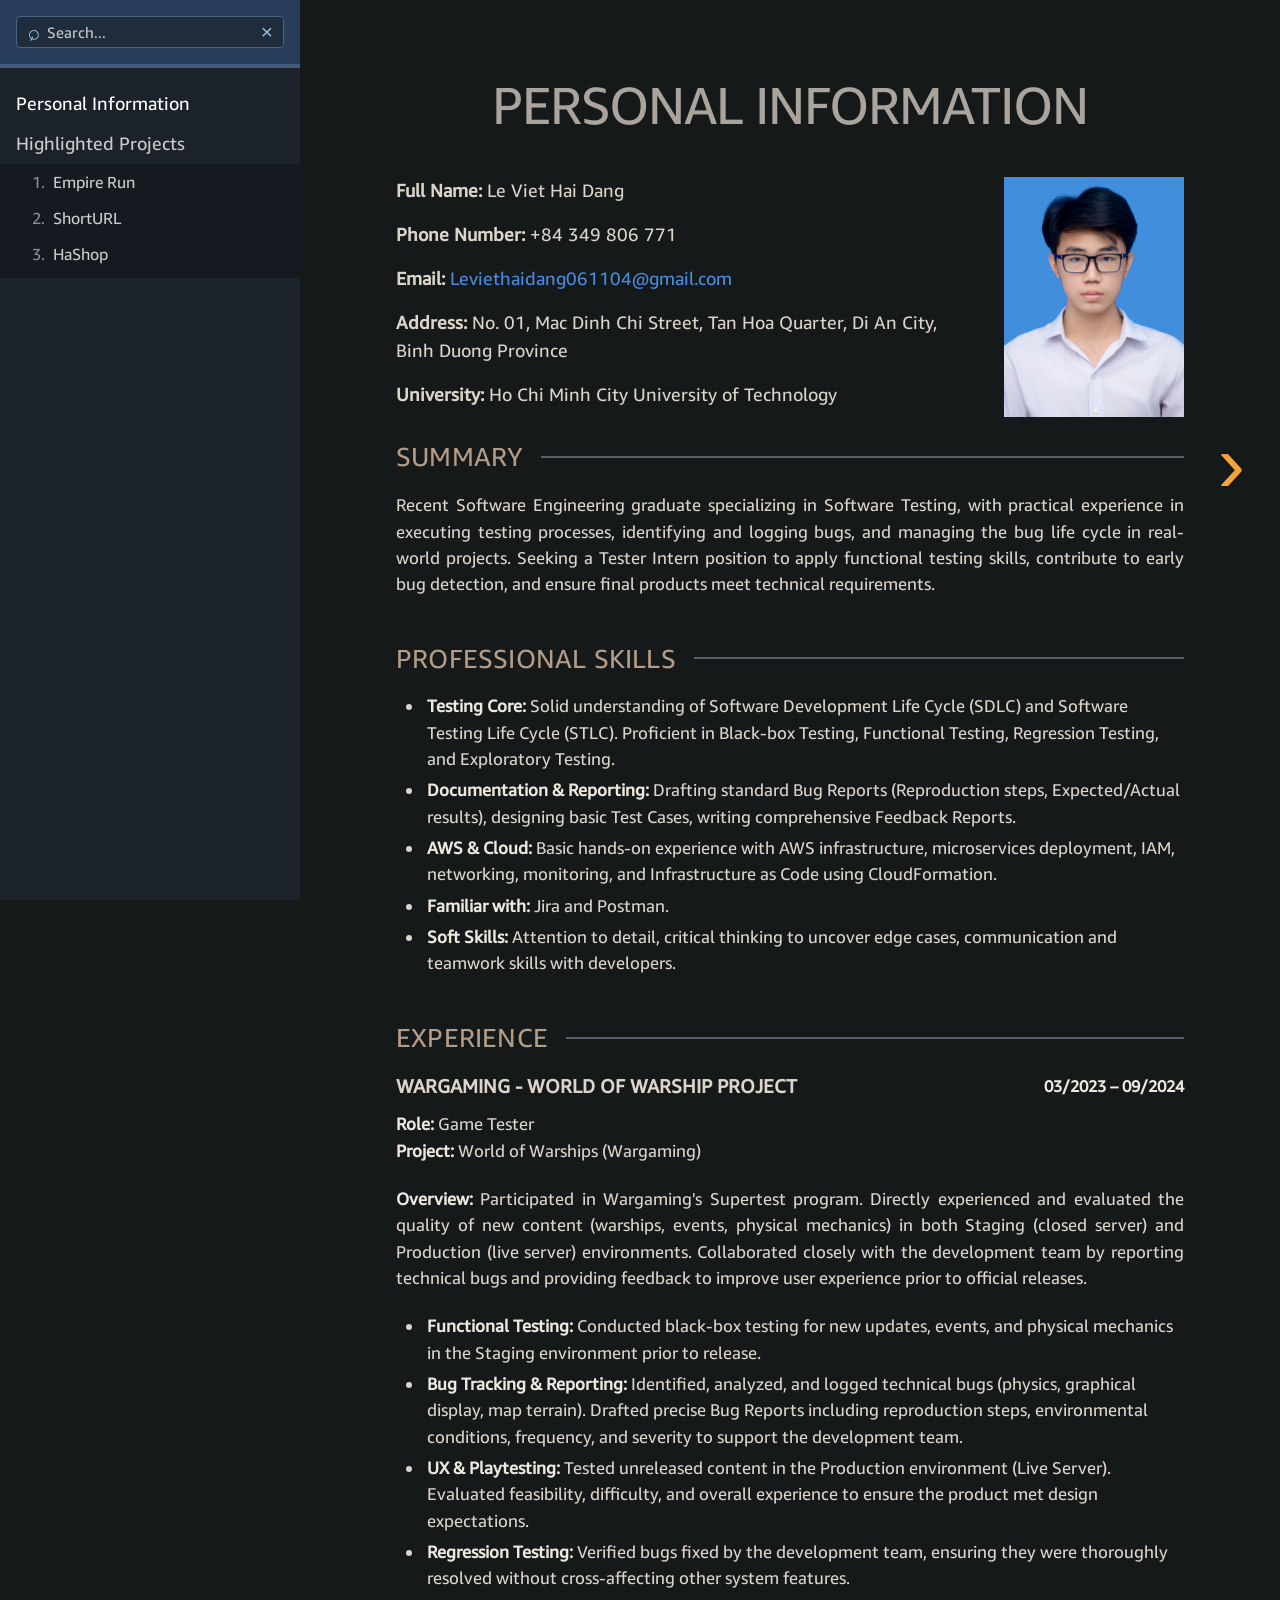
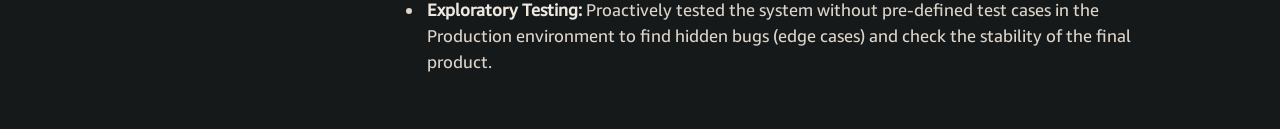
==== commit 660c4672: "Update professional skills" ====
--- a/index.html
+++ b/index.html
@@ -43,7 +43,8 @@
         <ul>
           <li><strong>Testing Core:</strong> <span>Solid understanding of Software Development Life Cycle (SDLC) and Software Testing Life Cycle (STLC). Proficient in Black-box Testing, Functional Testing, Regression Testing, and Exploratory Testing.</span></li>
           <li><strong>Documentation & Reporting:</strong> <span>Drafting standard Bug Reports (Reproduction steps, Expected/Actual results), designing basic Test Cases, writing comprehensive Feedback Reports.</span></li>
-          <li>Familiar with Jira, Trello, Bugzilla, and Postman.</li>
+          <li><strong>AWS &amp; Cloud:</strong> <span>Basic hands-on experience with AWS infrastructure, microservices deployment, IAM, networking, monitoring, and Infrastructure as Code using CloudFormation.</span></li>
+          <li><strong>Familiar with:</strong> <span>Jira and Postman.</span></li>
           <li><strong>Soft Skills:</strong> <span>Attention to detail, critical thinking to uncover edge cases, communication and teamwork skills with developers.</span></li>
         </ul>
       </section>
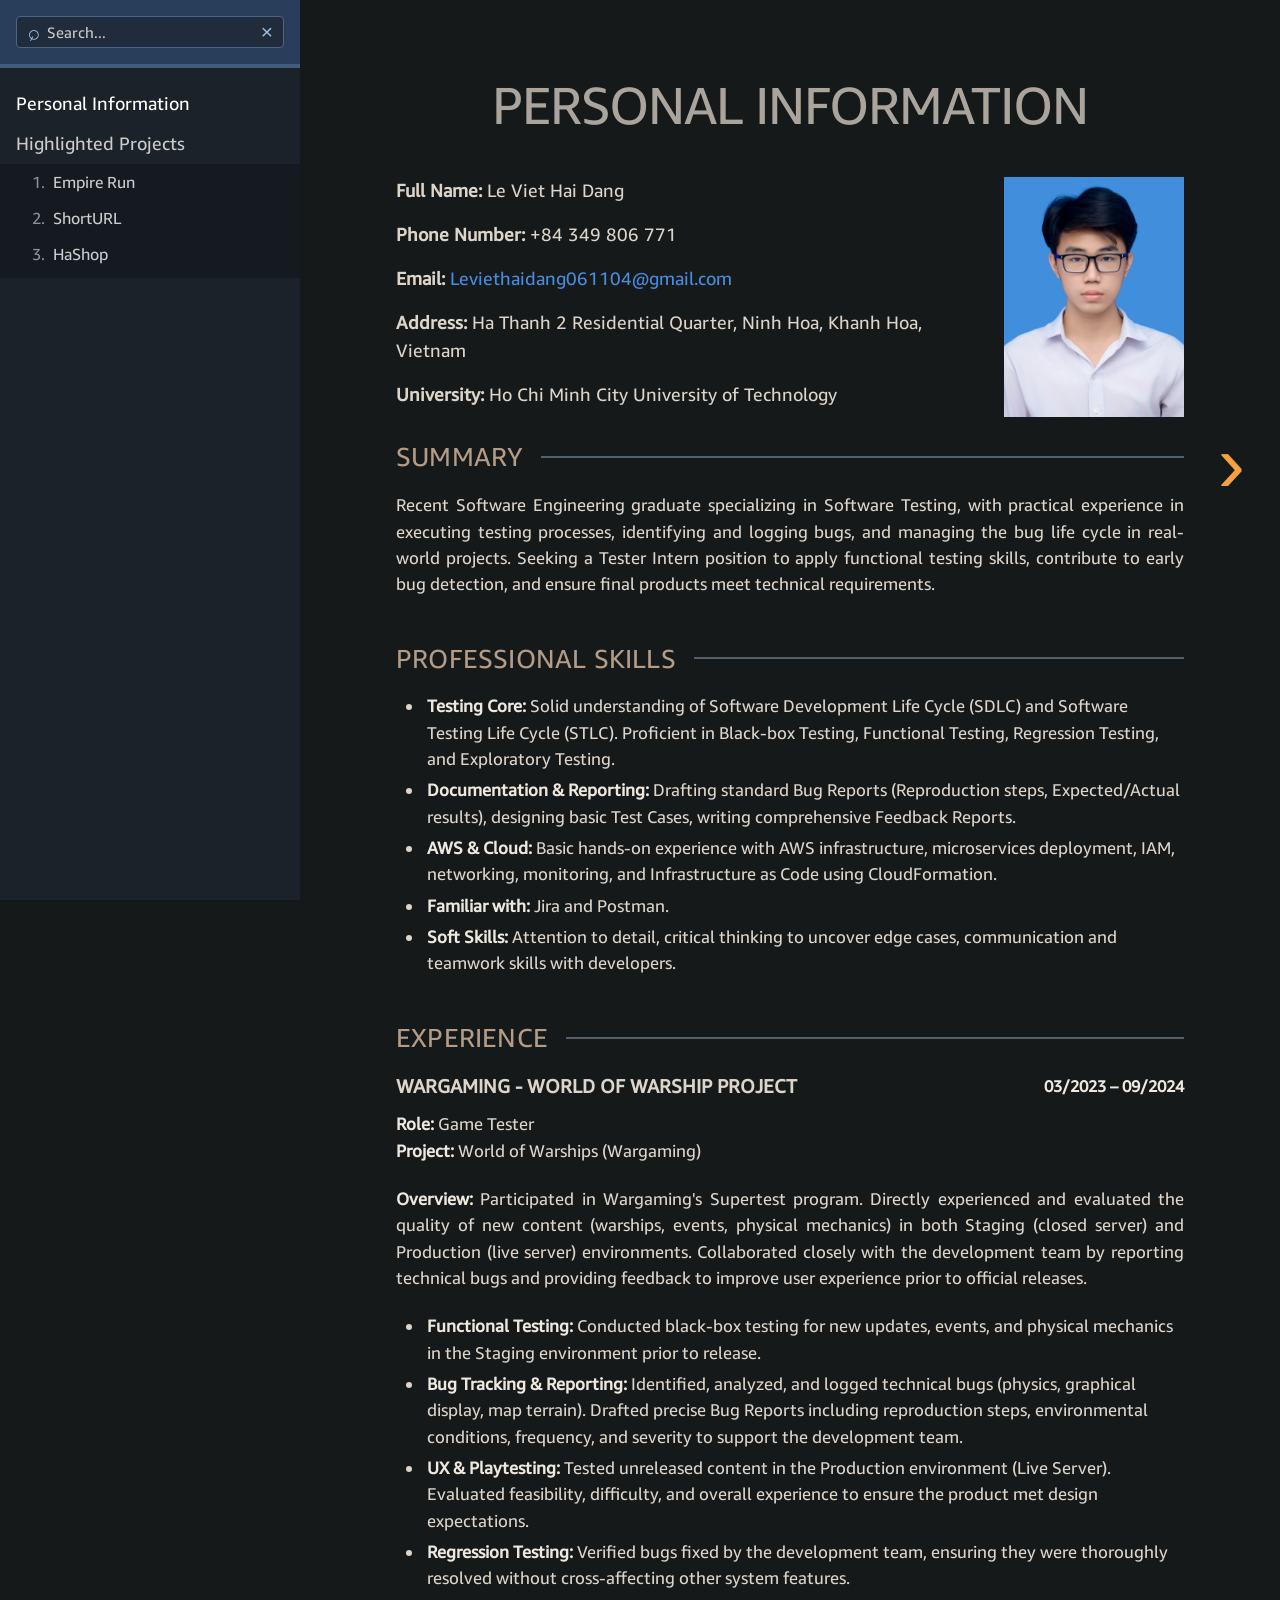
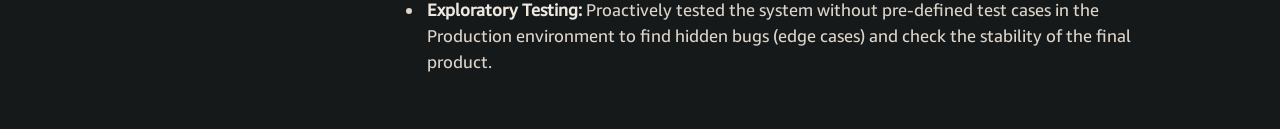
==== commit 785cbceb: "Update contact address" ====
--- a/index.html
+++ b/index.html
@@ -27,7 +27,7 @@
           <p><strong>Full Name:</strong> <span>Le Viet Hai Dang</span></p>
           <p><strong>Phone Number:</strong> <a href="tel:+84349806771">+84 349 806 771</a></p>
           <p><strong>Email:</strong> <a href="mailto:Leviethaidang061104@gmail.com">Leviethaidang061104@gmail.com</a></p>
-          <p><strong>Address:</strong> <span>No. 01, Mac Dinh Chi Street, Tan Hoa Quarter, Di An City, Binh Duong Province</span></p>
+          <p><strong>Address:</strong> <span>Ha Thanh 2 Residential Quarter, Ninh Hoa, Khanh Hoa, Vietnam</span></p>
           <p><strong>University:</strong> <span>Ho Chi Minh City University of Technology</span></p>
         </div>
         <div class="student-photo"><img src="assets/avatar.jpg" alt="Le Viet Hai Dang"></div>
